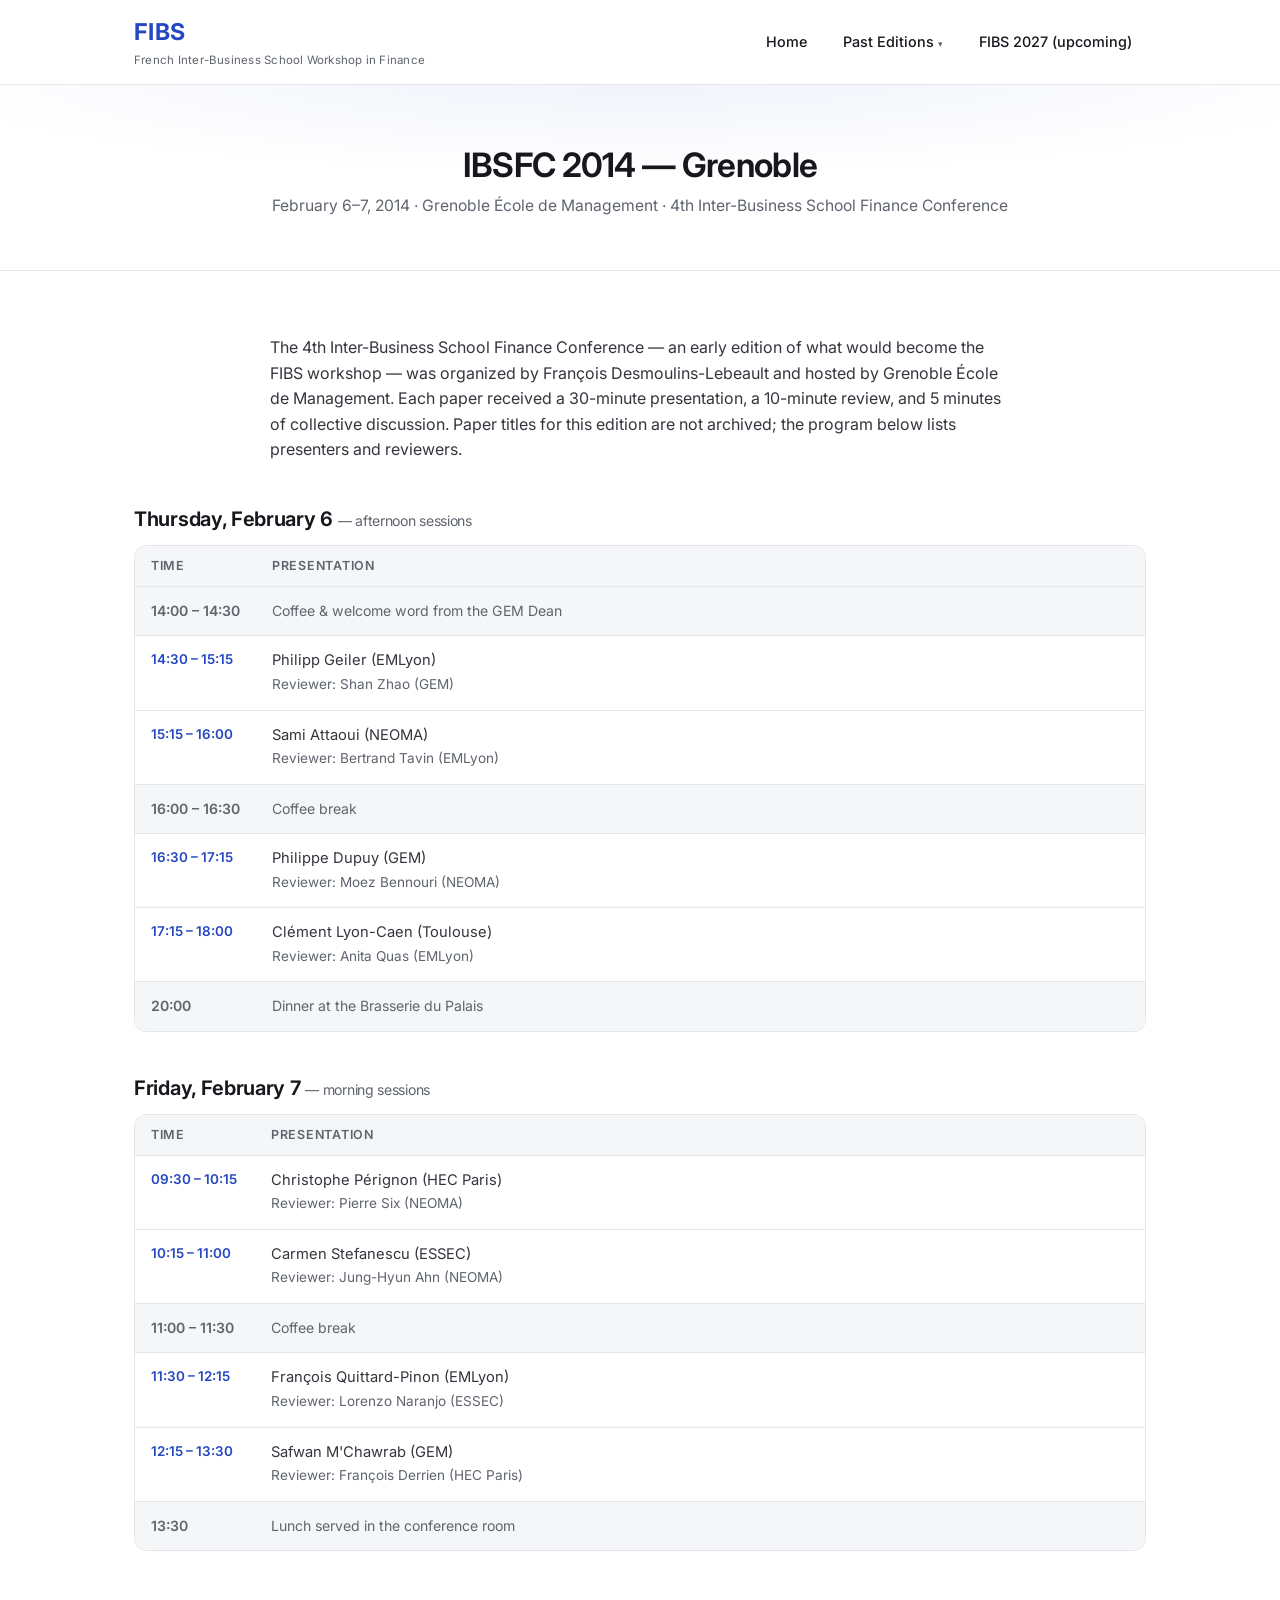
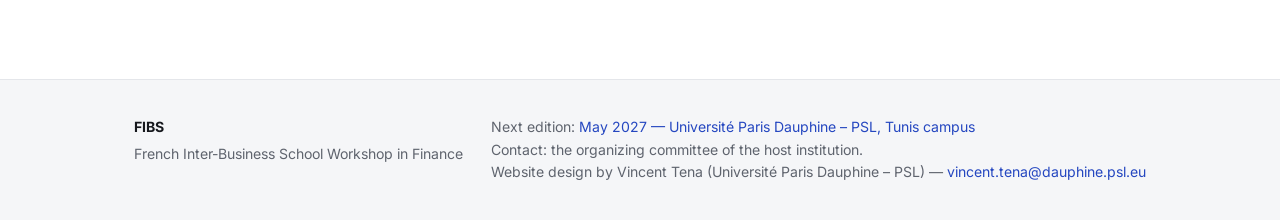
==== fibs-2014.html @ bb39ef99 "Add files via upload" ====
<!DOCTYPE html>
<html lang="en">
<head>
<meta charset="UTF-8">
<meta name="viewport" content="width=device-width, initial-scale=1.0">
<title>IBSFC 2014 — Grenoble | French Inter-Business School Workshop in Finance</title>
<link rel="preconnect" href="https://fonts.googleapis.com">
<link href="https://fonts.googleapis.com/css2?family=EB+Garamond:ital,wght@0,400;0,500;0,600;1,400&family=Source+Serif+4:ital,wght@0,400;0,600;1,400&display=swap" rel="stylesheet">
<link rel="stylesheet" href="style.css">
</head>
<body>

<header class="site-header">
  <div class="container">
    <div class="brand">
      <a href="index.html"><span class="acronym">FIBS</span></a>
      <span class="full-name">French Inter-Business School Workshop in Finance</span>
    </div>
    <nav class="main-nav">
      <a href="index.html">Home</a>
      <div class="dropdown">
        <a href="#">Past Editions <span class="caret">▾</span></a>
        <div class="dropdown-menu">
          <a href="fibs-2026.html">FIBS 2026 — Nantes</a>
          <a href="fibs-2025.html">FIBS 2025 — Lyon</a>
          <a href="fibs-2024.html">FIBS 2024 — Montpellier</a>
          <a href="fibs-2023.html">FIBS 2023 — Toulouse</a>
          <a href="fibs-2022.html">IBSFS 2022 — Sophia Antipolis</a>
          <a href="past-editions.html">All editions since 2011 →</a>
        </div>
      </div>
      <a href="index.html#next-edition">FIBS 2027 (upcoming)</a>
    </nav>
  </div>
</header>

<div class="page-head">
  <h1>IBSFC 2014 — Grenoble</h1>
  <p class="sub">February 6–7, 2014 · Grenoble École de Management · 4th Inter-Business School Finance Conference</p>
</div>

<section>
  <div class="container">

    <div class="lead" style="margin-bottom: 10px;">
      <p>The 4th Inter-Business School Finance Conference — an early edition of what would become the FIBS workshop — was organized by François Desmoulins-Lebeault and hosted by Grenoble École de Management. Each paper received a 30-minute presentation, a 10-minute review, and 5 minutes of collective discussion. Paper titles for this edition are not archived; the program below lists presenters and reviewers.</p>
    </div>

    <h2 class="day-title">Thursday, February 6 <small>— afternoon sessions</small></h2>
    <table class="program">
      <tr><th>Time</th><th>Presentation</th></tr>
      <tr class="break"><td class="time">14:00 – 14:30</td><td>Coffee &amp; welcome word from the GEM Dean</td></tr>
      <tr><td class="time">14:30 – 15:15</td><td><span class="who">Philipp Geiler (EMLyon)</span><br><span class="disc">Reviewer: Shan Zhao (GEM)</span></td></tr>
      <tr><td class="time">15:15 – 16:00</td><td><span class="who">Sami Attaoui (NEOMA)</span><br><span class="disc">Reviewer: Bertrand Tavin (EMLyon)</span></td></tr>
      <tr class="break"><td class="time">16:00 – 16:30</td><td>Coffee break</td></tr>
      <tr><td class="time">16:30 – 17:15</td><td><span class="who">Philippe Dupuy (GEM)</span><br><span class="disc">Reviewer: Moez Bennouri (NEOMA)</span></td></tr>
      <tr><td class="time">17:15 – 18:00</td><td><span class="who">Clément Lyon-Caen (Toulouse)</span><br><span class="disc">Reviewer: Anita Quas (EMLyon)</span></td></tr>
      <tr class="break"><td class="time">20:00</td><td>Dinner at the Brasserie du Palais</td></tr>
    </table>

    <h2 class="day-title">Friday, February 7 <small>— morning sessions</small></h2>
    <table class="program">
      <tr><th>Time</th><th>Presentation</th></tr>
      <tr><td class="time">09:30 – 10:15</td><td><span class="who">Christophe Pérignon (HEC Paris)</span><br><span class="disc">Reviewer: Pierre Six (NEOMA)</span></td></tr>
      <tr><td class="time">10:15 – 11:00</td><td><span class="who">Carmen Stefanescu (ESSEC)</span><br><span class="disc">Reviewer: Jung-Hyun Ahn (NEOMA)</span></td></tr>
      <tr class="break"><td class="time">11:00 – 11:30</td><td>Coffee break</td></tr>
      <tr><td class="time">11:30 – 12:15</td><td><span class="who">François Quittard-Pinon (EMLyon)</span><br><span class="disc">Reviewer: Lorenzo Naranjo (ESSEC)</span></td></tr>
      <tr><td class="time">12:15 – 13:30</td><td><span class="who">Safwan M'Chawrab (GEM)</span><br><span class="disc">Reviewer: François Derrien (HEC Paris)</span></td></tr>
      <tr class="break"><td class="time">13:30</td><td>Lunch served in the conference room</td></tr>
    </table>

  </div>
</section>

<footer>
  <div class="container">
    <div>
      <div class="foot-title">FIBS</div>
      French Inter-Business School Workshop in Finance
    </div>
    <div>
      Next edition: <a href="index.html#next-edition">May 2027 — Université Paris Dauphine – PSL, Tunis campus</a><br>
      Contact: the organizing committee of the host institution.<br>
      Website design by Vincent Tena (Université Paris Dauphine – PSL) — <a href="mailto:vincent.tena@dauphine.psl.eu">vincent.tena@dauphine.psl.eu</a>
    </div>
  </div>
</footer>

</body>
</html>
---- style.css ----
/* ===========================================================
   FIBS — Template 2 : Moderne épuré
   Sans-serif, fond blanc, un seul accent de couleur
   =========================================================== */
@import url('https://fonts.googleapis.com/css2?family=Inter:ital,opsz,wght@0,14..32,400;0,14..32,500;0,14..32,600;0,14..32,700;1,14..32,400&display=swap');

:root {
  --accent: #2547c0;        /* bleu de France */
  --accent-dark: #1b3590;
  --ink: #16181d;
  --muted: #5f646e;
  --bg: #ffffff;
  --bg-soft: #f5f6f8;
  --rule: #e4e6ea;
  --card: #ffffff;
}

* { margin: 0; padding: 0; box-sizing: border-box; }

html { scroll-behavior: smooth; }

body {
  font-family: "Inter", -apple-system, "Segoe UI", Helvetica, Arial, sans-serif;
  background: var(--bg);
  color: var(--ink);
  line-height: 1.6;
  font-size: 16px;
}

h1, h2, h3, h4 {
  font-family: "Inter", sans-serif;
  font-weight: 650;
  color: var(--ink);
  line-height: 1.2;
  letter-spacing: -0.015em;
}

a { color: var(--accent); text-decoration: none; }
a:hover { text-decoration: underline; }

.container { max-width: 1060px; margin: 0 auto; padding: 0 24px; }

/* ---------- Header ---------- */
.site-header {
  background: #fff;
  border-bottom: 1px solid var(--rule);
  position: sticky;
  top: 0;
  z-index: 100;
}

.site-header .container {
  display: flex;
  align-items: center;
  justify-content: space-between;
  flex-wrap: wrap;
  padding-top: 14px;
  padding-bottom: 14px;
}

.brand a { text-decoration: none; }

.brand .acronym {
  font-size: 1.45rem;
  font-weight: 700;
  letter-spacing: 0.02em;
  color: var(--accent);
}

.brand .full-name {
  display: block;
  font-size: 0.72rem;
  color: var(--muted);
  letter-spacing: 0.02em;
}

nav.main-nav { display: flex; gap: 8px; flex-wrap: wrap; align-items: center; }

nav.main-nav a {
  color: var(--ink);
  font-size: 0.9rem;
  font-weight: 500;
  padding: 7px 14px;
  border-radius: 7px;
}

nav.main-nav a:hover { background: var(--bg-soft); text-decoration: none; }
nav.main-nav a.active { background: var(--bg-soft); color: var(--accent); }

/* Dropdown */
.dropdown { position: relative; }

.dropdown > a .caret { font-size: 0.65em; color: var(--muted); }

.dropdown-menu {
  display: none;
  position: absolute;
  top: 100%;
  left: 0;
  margin-top: 4px;
  background: #fff;
  border: 1px solid var(--rule);
  border-radius: 10px;
  min-width: 230px;
  z-index: 50;
  padding: 6px;
  box-shadow: 0 10px 30px rgba(20, 24, 40, 0.12);
}

.dropdown::after { content: ""; position: absolute; top: 100%; left: 0; right: 0; height: 8px; }

.dropdown:hover .dropdown-menu,
.dropdown:focus-within .dropdown-menu { display: block; }

.dropdown-menu a {
  display: block;
  padding: 8px 12px;
  border-radius: 6px;
  font-size: 0.88rem;
  color: var(--ink);
}

.dropdown-menu a:hover { background: var(--bg-soft); }
.dropdown-menu a.active { color: var(--accent); background: var(--bg-soft); }

/* ---------- Hero ---------- */
.hero {
  text-align: center;
  padding: 96px 24px 88px;
  background:
    radial-gradient(ellipse 60% 50% at 50% -10%, rgba(37, 71, 192, 0.07), transparent),
    #fff;
  border-bottom: 1px solid var(--rule);
}

.hero .ornament { display: none; }

.hero h1 {
  font-size: clamp(2.1rem, 5vw, 3.4rem);
  font-weight: 700;
  letter-spacing: -0.03em;
  margin-bottom: 18px;
}

.hero .subtitle {
  color: var(--muted);
  font-size: 1.12rem;
  max-width: 620px;
  margin: 0 auto 34px;
}

.btn {
  display: inline-block;
  margin: 6px 6px;
  padding: 12px 26px;
  border-radius: 9px;
  border: 1px solid var(--rule);
  color: var(--ink);
  font-size: 0.92rem;
  font-weight: 600;
  transition: all 0.15s;
}

.btn:hover { border-color: var(--accent); color: var(--accent); text-decoration: none; }

.btn.solid { background: var(--accent); border-color: var(--accent); color: #fff; }
.btn.solid:hover { background: var(--accent-dark); color: #fff; }

/* ---------- Sections ---------- */
section { padding: 64px 0; }

section.alt { background: var(--bg-soft); }

.section-title { font-size: 1.6rem; text-align: center; margin-bottom: 10px; }

.section-rule { width: 40px; height: 3px; border-radius: 2px; background: var(--accent); margin: 0 auto 40px; }

.lead { max-width: 740px; margin: 0 auto; }

.lead p { margin-bottom: 16px; color: #33363d; }

/* ---------- Cards ---------- */
.card-grid {
  display: grid;
  grid-template-columns: repeat(auto-fit, minmax(270px, 1fr));
  gap: 20px;
}

.card {
  background: var(--card);
  border: 1px solid var(--rule);
  border-radius: 14px;
  padding: 26px 24px;
  transition: box-shadow 0.15s, transform 0.15s;
}

.card:hover { box-shadow: 0 12px 30px rgba(20, 24, 40, 0.08); transform: translateY(-2px); }

.card h3 { font-size: 1.12rem; margin-bottom: 4px; }

.card .meta { color: var(--muted); font-size: 0.85rem; margin-bottom: 10px; }

.card p { font-size: 0.93rem; color: #33363d; }

.card a.more { font-size: 0.88rem; font-weight: 600; }

/* ---------- Announcement ---------- */
.announce {
  background: var(--card);
  border: 1px solid var(--rule);
  border-radius: 16px;
  padding: 34px 36px;
  display: grid;
  grid-template-columns: 1fr 1fr;
  gap: 32px;
  align-items: center;
}

.announce h3 { font-size: 1.35rem; margin-bottom: 8px; }

.announce .when {
  display: inline-block;
  background: rgba(37, 71, 192, 0.08);
  color: var(--accent);
  font-size: 0.85rem;
  font-weight: 600;
  padding: 4px 12px;
  border-radius: 999px;
  margin-bottom: 14px;
}

.announce p { margin-bottom: 10px; font-size: 0.95rem; color: #33363d; }

.map-frame { width: 100%; height: 300px; border-radius: 12px; overflow: hidden; border: 1px solid var(--rule); }

.map-frame iframe { width: 100%; height: 100%; border: 0; }

@media (max-width: 760px) { .announce { grid-template-columns: 1fr; } }

/* ---------- Schools ---------- */
.schools {
  display: flex;
  flex-wrap: wrap;
  justify-content: center;
  gap: 10px;
  max-width: 860px;
  margin: 0 auto;
}

.school-chip {
  background: #fff;
  border: 1px solid var(--rule);
  border-radius: 999px;
  padding: 7px 16px;
  font-size: 0.86rem;
  font-weight: 500;
  color: var(--ink);
}

/* ---------- Page head ---------- */
.page-head {
  text-align: center;
  padding: 60px 24px 52px;
  background:
    radial-gradient(ellipse 60% 60% at 50% -10%, rgba(37, 71, 192, 0.07), transparent),
    #fff;
  border-bottom: 1px solid var(--rule);
}

.page-head h1 { font-size: 2.1rem; letter-spacing: -0.02em; }

.page-head .sub { color: var(--muted); margin-top: 8px; font-size: 0.98rem; }

/* ---------- Program tables ---------- */
.day-title { font-size: 1.25rem; margin: 44px 0 4px; }

.day-title small { color: var(--muted); font-size: 0.88rem; font-weight: 400; }

table.program {
  width: 100%;
  border-collapse: separate;
  border-spacing: 0;
  margin-top: 14px;
  background: #fff;
  border: 1px solid var(--rule);
  border-radius: 12px;
  overflow: hidden;
}

table.program th {
  background: var(--bg-soft);
  color: var(--muted);
  text-align: left;
  font-weight: 600;
  font-size: 0.78rem;
  text-transform: uppercase;
  letter-spacing: 0.06em;
  padding: 10px 16px;
}

table.program td {
  padding: 13px 16px;
  border-top: 1px solid var(--rule);
  vertical-align: top;
  font-size: 0.92rem;
}

table.program td.time {
  white-space: nowrap;
  color: var(--accent);
  font-weight: 600;
  font-size: 0.84rem;
  width: 120px;
}

table.program tr.break td { background: var(--bg-soft); color: var(--muted); font-size: 0.88rem; }

table.program .paper { font-weight: 600; }

table.program .who { color: #33363d; }

table.program .disc { color: var(--muted); font-size: 0.85rem; }

/* ---------- Participants ---------- */
.participants-grid {
  display: grid;
  grid-template-columns: repeat(auto-fill, minmax(215px, 1fr));
  gap: 16px;
  margin-top: 20px;
}

.pgroup {
  background: #fff;
  border: 1px solid var(--rule);
  border-radius: 12px;
  padding: 16px 18px;
}

.pgroup h4 {
  font-size: 0.92rem;
  color: var(--accent);
  padding-bottom: 6px;
  border-bottom: 1px solid var(--rule);
  margin-bottom: 8px;
}

.pgroup ul { list-style: none; }

.pgroup li { font-size: 0.86rem; padding: 2px 0; color: #33363d; }

.legend { color: var(--muted); font-size: 0.84rem; text-align: center; margin-top: 18px; }

/* ---------- Footer ---------- */
footer {
  background: var(--bg-soft);
  border-top: 1px solid var(--rule);
  color: var(--muted);
  padding: 36px 0;
  margin-top: 64px;
  font-size: 0.88rem;
}

footer .container { display: flex; justify-content: space-between; flex-wrap: wrap; gap: 16px; }

footer a { color: var(--accent); }

footer .foot-title { font-weight: 700; color: var(--ink); margin-bottom: 4px; }

@media (max-width: 640px) {
  .site-header .container { flex-direction: column; gap: 10px; }
  table.program td.time { width: auto; }
}
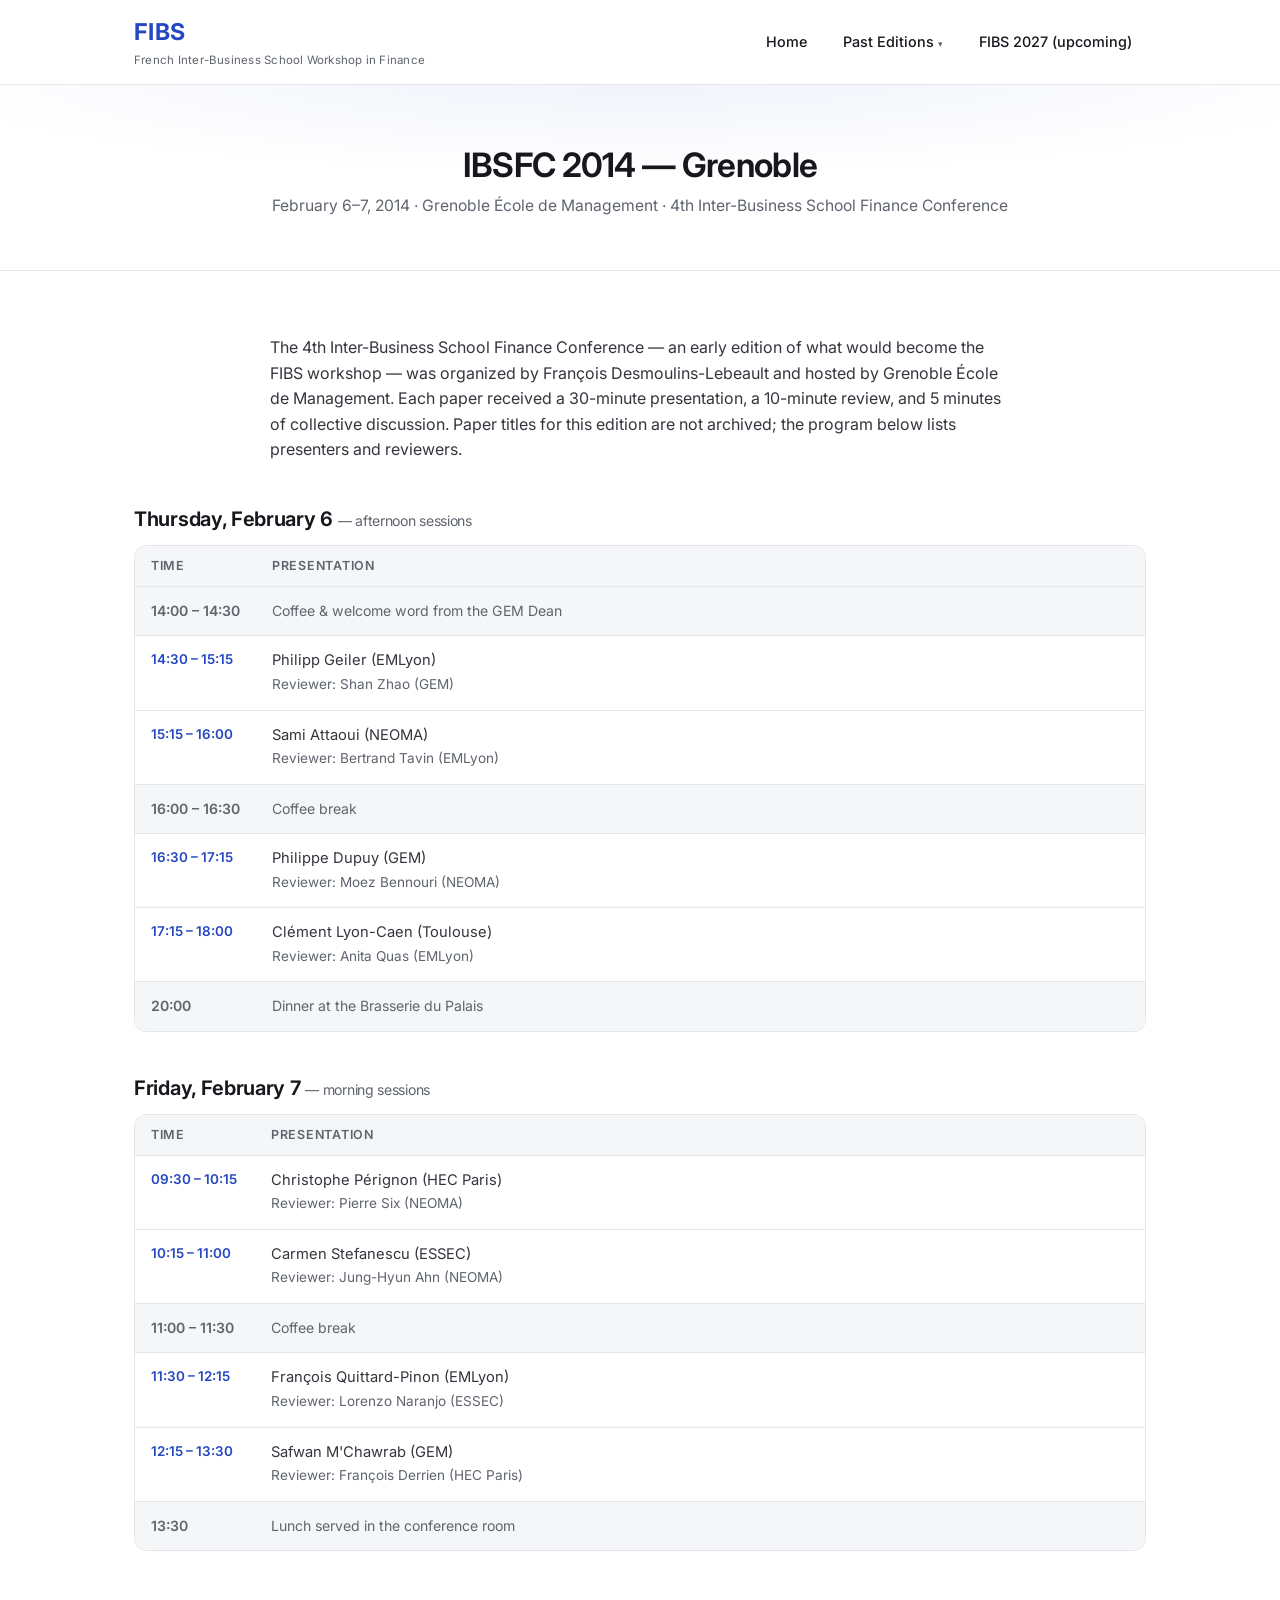
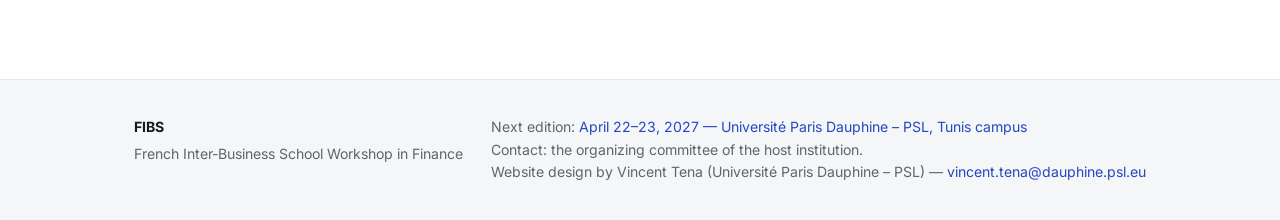
==== commit 65a1a4a7: "Update 2027 dates to April 22-23" ====
--- a/fibs-2014.html
+++ b/fibs-2014.html
@@ -79,7 +79,7 @@
       French Inter-Business School Workshop in Finance
     </div>
     <div>
-      Next edition: <a href="index.html#next-edition">May 2027 — Université Paris Dauphine – PSL, Tunis campus</a><br>
+      Next edition: <a href="index.html#next-edition">April 22–23, 2027 — Université Paris Dauphine – PSL, Tunis campus</a><br>
       Contact: the organizing committee of the host institution.<br>
       Website design by Vincent Tena (Université Paris Dauphine – PSL) — <a href="mailto:vincent.tena@dauphine.psl.eu">vincent.tena@dauphine.psl.eu</a>
     </div>
--- a/style.css
+++ b/style.css
@@ -255,6 +255,31 @@
   font-size: 0.86rem;
   font-weight: 500;
   color: var(--ink);
+  text-decoration: none;
+  transition: border-color 0.15s, box-shadow 0.15s;
+}
+
+a.school-chip:hover {
+  border-color: var(--accent);
+  box-shadow: 0 0 0 2px rgba(37, 71, 192, 0.1);
+  color: var(--accent);
+}
+
+.school-chip--invited {
+  border-style: dashed;
+}
+
+.invited-badge {
+  display: inline-block;
+  margin-left: 6px;
+  background: var(--accent);
+  color: #fff;
+  font-size: 0.72rem;
+  font-weight: 600;
+  padding: 2px 7px;
+  border-radius: 999px;
+  vertical-align: middle;
+  letter-spacing: 0.02em;
 }
 
 /* ---------- Page head ---------- */
